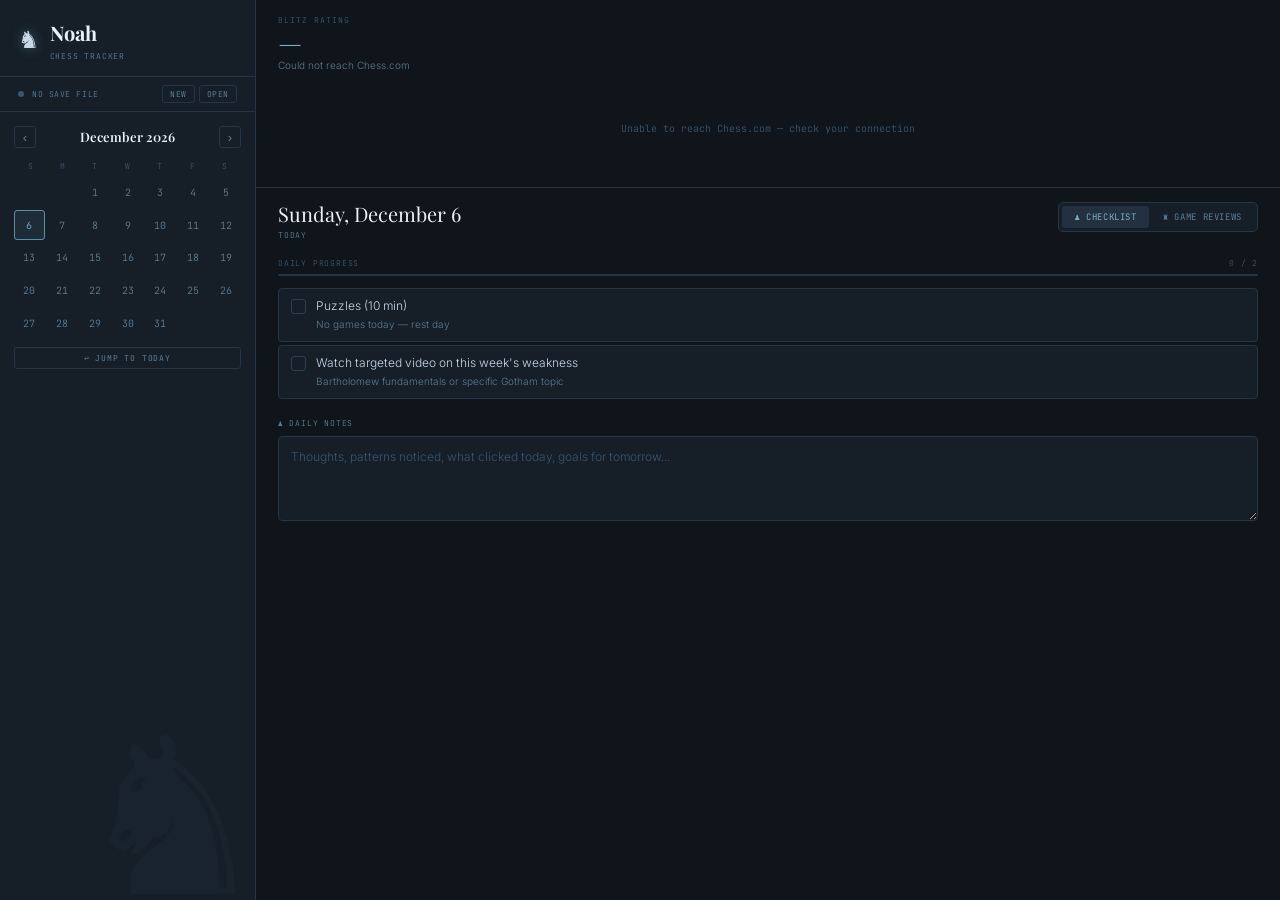
==== index.html @ 42717f8f "Refactor to multi-file ES module architecture with Chess.com live ratings - Split 980-line monolith " ====
<!DOCTYPE html>
<html lang="en">
<head>
<meta charset="UTF-8">
<meta name="viewport" content="width=device-width, initial-scale=1.0">
<title>♞ Noah's Chess Trainer</title>
<link href="https://fonts.googleapis.com/css2?family=Playfair+Display:wght@400;600;700&family=Inter:wght@300;400;500&family=JetBrains+Mono:wght@300;400&display=swap" rel="stylesheet">
<link rel="stylesheet" href="css/styles.css">
</head>
<body>
<div id="app">

  <!-- SIDEBAR -->
  <aside id="sidebar">
    <div class="app-logo">
      <span class="knight-icon">♞</span>
      <div>
        <div class="app-name">Noah</div>
        <div class="app-sub">Chess Tracker</div>
      </div>
    </div>
    <div id="file-bar">
      <div class="file-dot disconnected" id="file-dot"></div>
      <span id="file-label">No save file</span>
      <div id="file-actions">
        <button id="file-new-btn">New</button>
        <button id="file-open-btn">Open</button>
        <button id="file-reconnect-btn" hidden>Reconnect</button>
      </div>
    </div>

    <div id="calendar-widget">
      <div class="cal-nav">
        <button class="cal-nav-btn" id="prev-month">‹</button>
        <span class="cal-title" id="cal-title"></span>
        <button class="cal-nav-btn" id="next-month">›</button>
      </div>
      <div class="cal-weekdays">
        <div class="cal-weekday">S</div><div class="cal-weekday">M</div>
        <div class="cal-weekday">T</div><div class="cal-weekday">W</div>
        <div class="cal-weekday">T</div><div class="cal-weekday">F</div>
        <div class="cal-weekday">S</div>
      </div>
      <div class="cal-grid" id="cal-grid"></div>
      <button class="today-btn" id="today-btn">↩ Jump to Today</button>
    </div>
  </aside>

  <!-- MAIN -->
  <main id="main-content">

    <!-- GRAPH -->
    <div id="graph-panel">
      <div class="graph-top">
        <div>
          <div class="graph-label">Blitz Rating</div>
          <div class="graph-current-rating" id="graph-current-rating">…</div>
          <div class="graph-current-sub" id="graph-current-sub">Fetching from Chess.com</div>
        </div>
      </div>

      <div id="graph-container">
        <svg id="rating-graph" xmlns="http://www.w3.org/2000/svg">
          <defs>
            <linearGradient id="areaGrad" x1="0" y1="0" x2="0" y2="1">
              <stop offset="0%" stop-color="#5b8fa8" stop-opacity="0.28"/>
              <stop offset="100%" stop-color="#5b8fa8" stop-opacity="0.0"/>
            </linearGradient>
          </defs>
        </svg>
      </div>
    </div>

    <!-- WORKSPACE -->
    <div id="workspace">
      <div class="workspace-header">
        <div>
          <div class="selected-day-label" id="selected-day-label"></div>
          <div class="selected-day-sub" id="selected-day-sub"></div>
        </div>
        <div class="tab-bar">
          <button class="tab-btn active" data-tab="checklist">♟ Checklist</button>
          <button class="tab-btn" data-tab="reviews">♜ Game Reviews</button>
        </div>
      </div>

      <!-- CHECKLIST TAB -->
      <div id="tab-checklist" class="tab-content active">
        <div class="completion-row">
          <span>Daily Progress</span>
          <span id="completion-count">0 / 0</span>
        </div>
        <div class="completion-bar">
          <div class="completion-fill" id="completion-fill" style="width:0%"></div>
        </div>
        <div id="task-list"></div>
        <div>
          <div class="notes-label">♟ Daily Notes</div>
          <textarea class="notes-textarea" id="daily-notes" placeholder="Thoughts, patterns noticed, what clicked today, goals for tomorrow..."></textarea>
        </div>
      </div>

      <!-- REVIEWS TAB -->
      <div id="tab-reviews" class="tab-content">
        <div class="reviews-top">
          <div class="reviews-count" id="reviews-count">0 Reviews</div>
          <button class="add-review-btn" id="add-review-btn">+ Add Game Review</button>
        </div>
        <div id="reviews-list"></div>
      </div>
    </div>

  </main>
</div>

<script type="module" src="js/app.js"></script>
</body>
</html>
---- css/styles.css ----
:root {
  --bg: #0f151a;
  --surface: #161f28;
  --surface2: #1c2838;
  --surface3: #223040;
  --border: #253545;
  --border2: #2e4055;
  --accent: #5b8fa8;
  --accent-light: #7aafc8;
  --accent-dim: rgba(91,143,168,0.12);
  --text: #c8d8e8;
  --text-muted: #5f7d95;
  --text-dim: #3a5570;
  --white: #e8f0f8;
  --complete: #3a6b50;
  --serif: 'Playfair Display', Georgia, serif;
  --sans: 'Inter', system-ui, sans-serif;
  --mono: 'JetBrains Mono', monospace;
}

* { margin: 0; padding: 0; box-sizing: border-box; }

body {
  font-family: var(--sans);
  background: var(--bg);
  color: var(--text);
  font-weight: 300;
  height: 100vh;
  overflow: hidden;
  font-size: 13px;
  line-height: 1.5;
}

/* ── LAYOUT ── */
#app { display: grid; grid-template-columns: 256px 1fr; height: 100vh; overflow: hidden; }

/* ── SIDEBAR ── */
#sidebar {
  display: flex; flex-direction: column;
  background: var(--surface);
  border-right: 1px solid var(--border);
  overflow-y: auto; overflow-x: hidden;
  position: relative;
  flex-shrink: 0;
}

/* Subtle knight watermark */
#sidebar::after {
  content: '♞';
  position: absolute;
  bottom: -24px; right: -16px;
  font-size: 220px;
  color: rgba(91,143,168,0.045);
  pointer-events: none;
  line-height: 1;
  user-select: none;
}

.app-logo {
  padding: 18px 18px 14px;
  display: flex; align-items: center; gap: 10px;
  border-bottom: 1px solid var(--border);
  flex-shrink: 0; position: relative; z-index: 1;
}

.knight-icon { font-size: 24px; line-height: 1; filter: drop-shadow(0 0 6px rgba(91,143,168,0.5)); }
.app-name { font-family: var(--serif); font-size: 20px; font-weight: 700; color: var(--white); letter-spacing: 0.01em; }
.app-sub { font-family: var(--mono); font-size: 8px; color: var(--text-muted); text-transform: uppercase; letter-spacing: 0.1em; margin-top: 2px; }

/* File bar */
#file-bar {
  display: flex; align-items: center; gap: 8px;
  padding: 8px 18px;
  border-bottom: 1px solid var(--border);
  position: relative; z-index: 1;
  flex-shrink: 0;
}

.file-dot {
  width: 6px; height: 6px; border-radius: 50%; flex-shrink: 0;
  background: var(--text-dim);
}
.file-dot.connected { background: #3a8a5a; }
.file-dot.needs-permission { background: #8a7a30; }
.file-dot.disconnected { background: var(--text-dim); }
.file-dot.error { background: #8a3a3a; }

#file-label {
  font-family: var(--mono); font-size: 8px; color: var(--text-muted);
  text-transform: uppercase; letter-spacing: 0.07em;
  flex: 1; overflow: hidden; white-space: nowrap; text-overflow: ellipsis;
}

#file-actions { display: flex; gap: 4px; flex-shrink: 0; }

#file-actions button {
  background: none; border: 1px solid var(--border); color: var(--text-muted);
  font-family: var(--mono); font-size: 8px; text-transform: uppercase;
  letter-spacing: 0.07em; padding: 3px 7px; border-radius: 3px;
  cursor: pointer; transition: all 0.15s;
}
#file-actions button:hover { border-color: var(--accent); color: var(--accent-light); }

/* Calendar */
#calendar-widget { padding: 14px 14px 10px; position: relative; z-index: 1; }

.cal-nav { display: flex; align-items: center; justify-content: space-between; margin-bottom: 10px; }
.cal-title { font-family: var(--serif); font-size: 13px; color: var(--white); font-weight: 600; }

.cal-nav-btn {
  background: none; border: 1px solid var(--border); color: var(--text-muted);
  width: 22px; height: 22px; border-radius: 3px; cursor: pointer; font-size: 13px;
  display: flex; align-items: center; justify-content: center; transition: all 0.15s;
}
.cal-nav-btn:hover { border-color: var(--accent); color: var(--accent-light); }

.cal-weekdays { display: grid; grid-template-columns: repeat(7, 1fr); margin-bottom: 3px; }
.cal-weekday { text-align: center; font-family: var(--mono); font-size: 8px; color: var(--text-dim); text-transform: uppercase; letter-spacing: 0.04em; padding: 2px 0; }

.cal-grid { display: grid; grid-template-columns: repeat(7, 1fr); gap: 2px; }

.cal-day {
  aspect-ratio: 1; border-radius: 3px; display: flex; align-items: center; justify-content: center;
  font-size: 10px; cursor: pointer; transition: all 0.12s; border: 1px solid transparent;
  font-family: var(--mono); color: var(--text-muted); position: relative;
}
.cal-day:hover { border-color: var(--border2); color: var(--text); }
.cal-day.empty { cursor: default; pointer-events: none; }
.cal-day.today { border-color: var(--accent); color: var(--accent-light); }
.cal-day.selected { background: var(--accent-dim); border-color: var(--accent); color: var(--accent-light); }
.cal-day.complete { background: var(--complete); color: #b8e8cc; border-color: transparent; }
.cal-day.complete.selected { box-shadow: 0 0 0 2px var(--accent-light); }
.cal-day.has-data::after {
  content: ''; position: absolute; bottom: 2px; left: 50%; transform: translateX(-50%);
  width: 3px; height: 3px; border-radius: 50%; background: var(--text-dim);
}
.cal-day.complete::after { display: none; }

.today-btn {
  width: 100%; margin-top: 8px; background: none; border: 1px solid var(--border);
  color: var(--text-muted); font-family: var(--mono); font-size: 8px; text-transform: uppercase;
  letter-spacing: 0.1em; padding: 5px; border-radius: 3px; cursor: pointer; transition: all 0.15s;
}
.today-btn:hover { border-color: var(--accent); color: var(--accent-light); }

/* ── MAIN ── */
#main-content { display: grid; grid-template-rows: auto 1fr; overflow: hidden; min-width: 0; }

/* ── GRAPH PANEL ── */
#graph-panel { border-bottom: 1px solid var(--border); padding: 14px 22px 10px; background: var(--bg); flex-shrink: 0; }

.graph-top { display: flex; align-items: flex-start; justify-content: space-between; margin-bottom: 8px; }

.graph-label { font-family: var(--mono); font-size: 8px; text-transform: uppercase; letter-spacing: 0.12em; color: var(--text-dim); margin-bottom: 2px; }
.graph-current-rating { font-family: var(--serif); font-size: 28px; color: var(--accent-light); line-height: 1; }
.graph-current-sub { font-size: 10px; color: var(--text-muted); margin-top: 2px; }


#graph-container { position: relative; height: 96px; }
#rating-graph { width: 100%; height: 100%; display: block; }

/* ── WORKSPACE ── */
#workspace { overflow-y: auto; display: flex; flex-direction: column; min-height: 0; }

.workspace-header {
  padding: 14px 22px 0;
  display: flex; align-items: flex-start; justify-content: space-between;
  flex-shrink: 0; gap: 12px;
}

.selected-day-label { font-family: var(--serif); font-size: 20px; color: var(--white); line-height: 1.2; }
.selected-day-sub { font-family: var(--mono); font-size: 8px; color: var(--text-muted); text-transform: uppercase; letter-spacing: 0.1em; margin-top: 3px; }

.tab-bar {
  display: flex; gap: 2px; background: var(--surface); padding: 3px;
  border-radius: 5px; border: 1px solid var(--border); flex-shrink: 0;
}
.tab-btn {
  background: none; border: none; color: var(--text-muted); font-family: var(--mono);
  font-size: 9px; text-transform: uppercase; letter-spacing: 0.07em; padding: 5px 12px;
  border-radius: 3px; cursor: pointer; transition: all 0.15s; white-space: nowrap;
}
.tab-btn.active { background: var(--surface3); color: var(--accent-light); }

.tab-content { display: none; padding: 16px 22px 24px; flex: 1; }
.tab-content.active { display: block; }

/* ── CHECKLIST ── */
.completion-row {
  display: flex; justify-content: space-between; align-items: center;
  font-family: var(--mono); font-size: 8px; color: var(--text-dim);
  text-transform: uppercase; letter-spacing: 0.1em; margin-bottom: 5px;
}
.completion-bar { height: 2px; background: var(--border); border-radius: 1px; margin-bottom: 12px; overflow: hidden; }
.completion-fill { height: 100%; background: var(--complete); border-radius: 1px; transition: width 0.3s ease; }

#task-list { display: flex; flex-direction: column; gap: 3px; margin-bottom: 18px; }

.task-item {
  display: flex; align-items: flex-start; gap: 10px; padding: 9px 12px;
  background: var(--surface); border: 1px solid var(--border); border-radius: 4px;
  cursor: pointer; transition: all 0.12s; user-select: none;
}
.task-item:hover { border-color: var(--border2); }
.task-item.done { opacity: 0.45; }
.task-item.done .task-text { text-decoration: line-through; color: var(--text-muted); }

.task-checkbox {
  width: 15px; height: 15px; border: 1.5px solid var(--border2); border-radius: 3px;
  flex-shrink: 0; margin-top: 1px; display: flex; align-items: center; justify-content: center; transition: all 0.12s;
}
.task-item.done .task-checkbox { background: var(--complete); border-color: var(--complete); }
.task-checkbox::after {
  content: ''; width: 4px; height: 7px; border-right: 1.5px solid white; border-bottom: 1.5px solid white;
  transform: rotate(45deg) translate(-1px, -1px); opacity: 0; transition: opacity 0.12s;
}
.task-item.done .task-checkbox::after { opacity: 1; }

.task-text { font-size: 12px; color: var(--text); line-height: 1.4; }
.task-note { font-size: 10px; color: var(--text-muted); margin-top: 2px; }

.notes-label { font-family: var(--mono); font-size: 8px; text-transform: uppercase; letter-spacing: 0.1em; color: var(--text-muted); margin-bottom: 7px; }
.notes-textarea {
  width: 100%; min-height: 85px; background: var(--surface); border: 1px solid var(--border);
  color: var(--text); font-family: var(--sans); font-size: 12px; font-weight: 300; line-height: 1.65;
  padding: 10px 12px; border-radius: 4px; resize: vertical; outline: none; transition: border-color 0.15s;
}
.notes-textarea:focus { border-color: var(--accent); }
.notes-textarea::placeholder { color: var(--text-dim); }

/* ── REVIEWS ── */
.reviews-top { display: flex; justify-content: space-between; align-items: center; margin-bottom: 14px; }
.reviews-count { font-family: var(--mono); font-size: 9px; color: var(--text-muted); text-transform: uppercase; letter-spacing: 0.1em; }

.add-review-btn {
  background: var(--accent-dim); border: 1px solid var(--accent); color: var(--accent-light);
  font-family: var(--mono); font-size: 9px; text-transform: uppercase; letter-spacing: 0.07em;
  padding: 5px 12px; border-radius: 3px; cursor: pointer; transition: all 0.15s;
}
.add-review-btn:hover { background: rgba(91,143,168,0.2); }

.review-card { background: var(--surface); border: 1px solid var(--border); border-radius: 5px; margin-bottom: 10px; overflow: hidden; }

.review-card-header {
  display: flex; align-items: center; gap: 8px; padding: 10px 12px;
  cursor: pointer; border-bottom: 1px solid var(--border); user-select: none;
}

.review-num { font-family: var(--mono); font-size: 8px; color: var(--text-dim); text-transform: uppercase; letter-spacing: 0.1em; flex-shrink: 0; }
.result-badge { font-family: var(--mono); font-size: 9px; padding: 2px 7px; border-radius: 2px; flex-shrink: 0; }
.result-W { background: rgba(58,107,80,0.22); color: #7ac898; }
.result-L { background: rgba(122,58,58,0.22); color: #c07070; }
.result-D { background: var(--accent-dim); color: var(--accent-light); }
.result-none { background: var(--border); color: var(--text-muted); }

.review-meta { font-size: 10px; color: var(--text-muted); flex: 1; overflow: hidden; white-space: nowrap; text-overflow: ellipsis; }
.review-collapse-btn { background: none; border: none; color: var(--text-dim); font-size: 11px; cursor: pointer; padding: 2px 4px; transition: color 0.15s; flex-shrink: 0; }
.review-collapse-btn:hover { color: var(--text); }
.delete-review-btn { background: none; border: none; color: var(--text-dim); font-size: 10px; cursor: pointer; padding: 2px 4px; transition: color 0.15s; font-family: var(--mono); flex-shrink: 0; }
.delete-review-btn:hover { color: #c07070; }

.review-body { padding: 12px 14px; }
.review-body.collapsed { display: none; }

.review-stats-row { display: grid; grid-template-columns: 1fr 1fr 1fr; gap: 10px; margin-bottom: 10px; }
.review-field { display: flex; flex-direction: column; gap: 5px; }
.review-field-full { margin-bottom: 10px; }
.review-field-label { font-family: var(--mono); font-size: 8px; text-transform: uppercase; letter-spacing: 0.1em; color: var(--text-muted); }

.result-selector { display: flex; gap: 3px; }
.result-btn {
  flex: 1; padding: 4px; border: 1px solid var(--border); background: none; color: var(--text-muted);
  font-family: var(--mono); font-size: 10px; border-radius: 3px; cursor: pointer; transition: all 0.12s; text-align: center;
}
.result-btn:hover { border-color: var(--border2); color: var(--text); }
.result-btn.sel-W { background: rgba(58,107,80,0.2); border-color: #3a6b50; color: #7ac898; }
.result-btn.sel-L { background: rgba(122,58,58,0.2); border-color: #7a3a3a; color: #c07070; }
.result-btn.sel-D { background: var(--accent-dim); border-color: var(--accent); color: var(--accent-light); }

.review-input {
  background: var(--surface2); border: 1px solid var(--border); color: var(--white);
  font-family: var(--mono); font-size: 12px; padding: 5px 8px; border-radius: 3px;
  outline: none; width: 100%; transition: border-color 0.15s;
}
.review-input:focus { border-color: var(--accent); }
.review-input::placeholder { color: var(--text-dim); }

.review-textarea {
  width: 100%; background: var(--surface2); border: 1px solid var(--border); color: var(--text);
  font-family: var(--sans); font-size: 12px; font-weight: 300; line-height: 1.6; padding: 8px 10px;
  border-radius: 3px; resize: vertical; outline: none; min-height: 65px; transition: border-color 0.15s;
}
.review-textarea:focus { border-color: var(--accent); }
.review-textarea::placeholder { color: var(--text-dim); }
.pgn-textarea { font-family: var(--mono); font-size: 10px; min-height: 72px; }

.no-reviews { text-align: center; padding: 36px; font-family: var(--mono); font-size: 9px; color: var(--text-dim); text-transform: uppercase; letter-spacing: 0.1em; line-height: 2; }

/* ── SCROLLBAR ── */
::-webkit-scrollbar { width: 4px; }
::-webkit-scrollbar-track { background: transparent; }
::-webkit-scrollbar-thumb { background: var(--border2); border-radius: 2px; }
::-webkit-scrollbar-thumb:hover { background: var(--accent); }
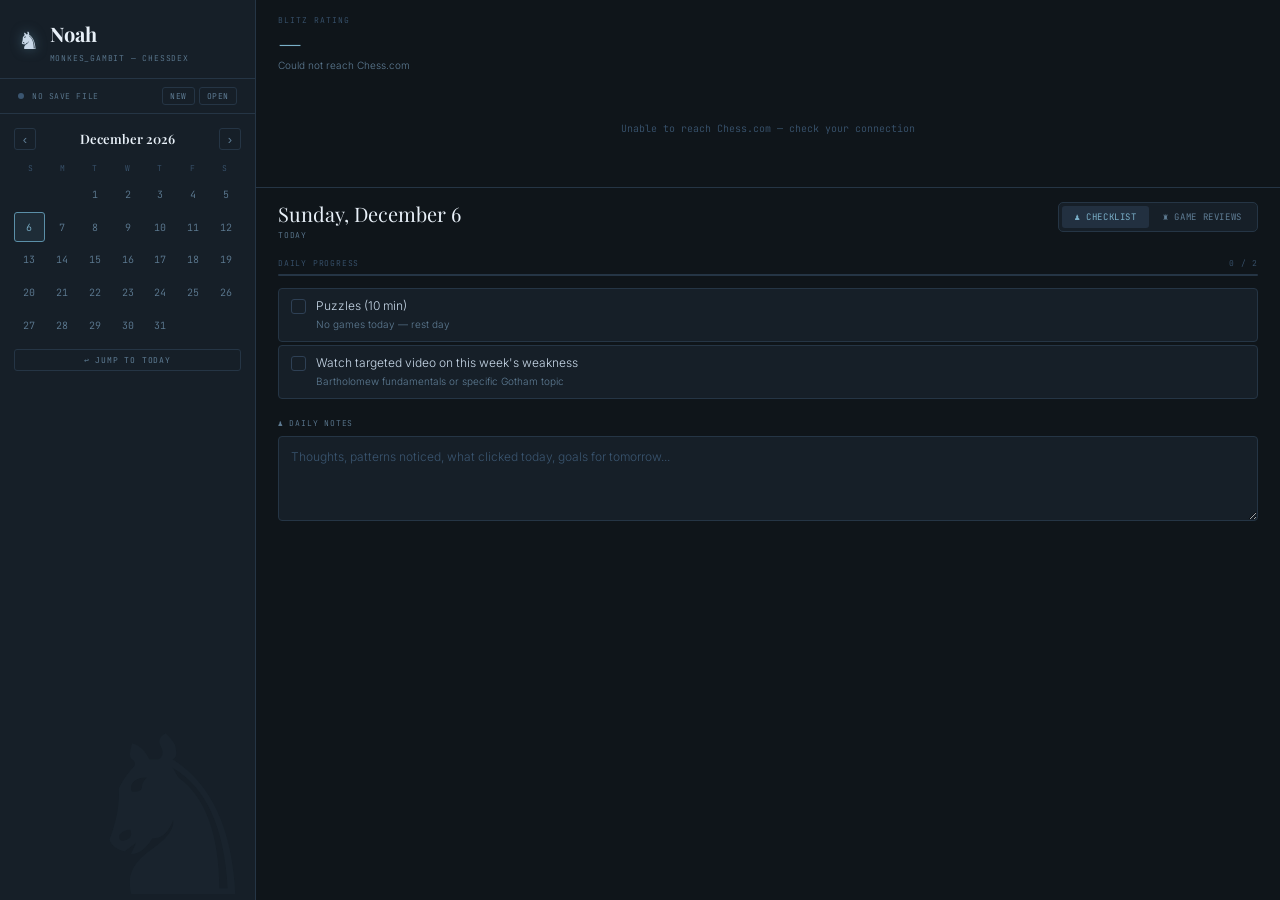
==== commit 6aca573b: "Add editable name and Chess.com username in sidebar logo Clicking the name or username in the app-lo" ====
--- a/index.html
+++ b/index.html
@@ -15,8 +15,10 @@
     <div class="app-logo">
       <span class="knight-icon">♞</span>
       <div>
-        <div class="app-name">Noah</div>
-        <div class="app-sub">Chess Tracker</div>
+        <div class="app-name" id="app-name" contenteditable="true" spellcheck="false"></div>
+        <div class="app-sub">
+          <span id="chess-username" contenteditable="true" spellcheck="false"></span><span class="chessdex-label"> — Chessdex</span>
+        </div>
       </div>
     </div>
     <div id="file-bar">
--- a/css/styles.css
+++ b/css/styles.css
@@ -66,6 +66,24 @@
 .knight-icon { font-size: 24px; line-height: 1; filter: drop-shadow(0 0 6px rgba(91,143,168,0.5)); }
 .app-name { font-family: var(--serif); font-size: 20px; font-weight: 700; color: var(--white); letter-spacing: 0.01em; }
 .app-sub { font-family: var(--mono); font-size: 8px; color: var(--text-muted); text-transform: uppercase; letter-spacing: 0.1em; margin-top: 2px; }
+.chessdex-label { pointer-events: none; user-select: none; }
+
+/* Editable logo fields */
+#app-name[contenteditable],
+#chess-username[contenteditable] {
+  outline: none;
+  border-radius: 2px;
+  padding: 1px 3px;
+  margin: 0 -3px;
+  cursor: text;
+  transition: background 0.15s;
+  white-space: nowrap;
+  overflow: hidden;
+}
+#app-name[contenteditable]:hover,
+#chess-username[contenteditable]:hover { background: var(--surface2); }
+#app-name[contenteditable]:focus,
+#chess-username[contenteditable]:focus { background: var(--surface3); }
 
 /* File bar */
 #file-bar {
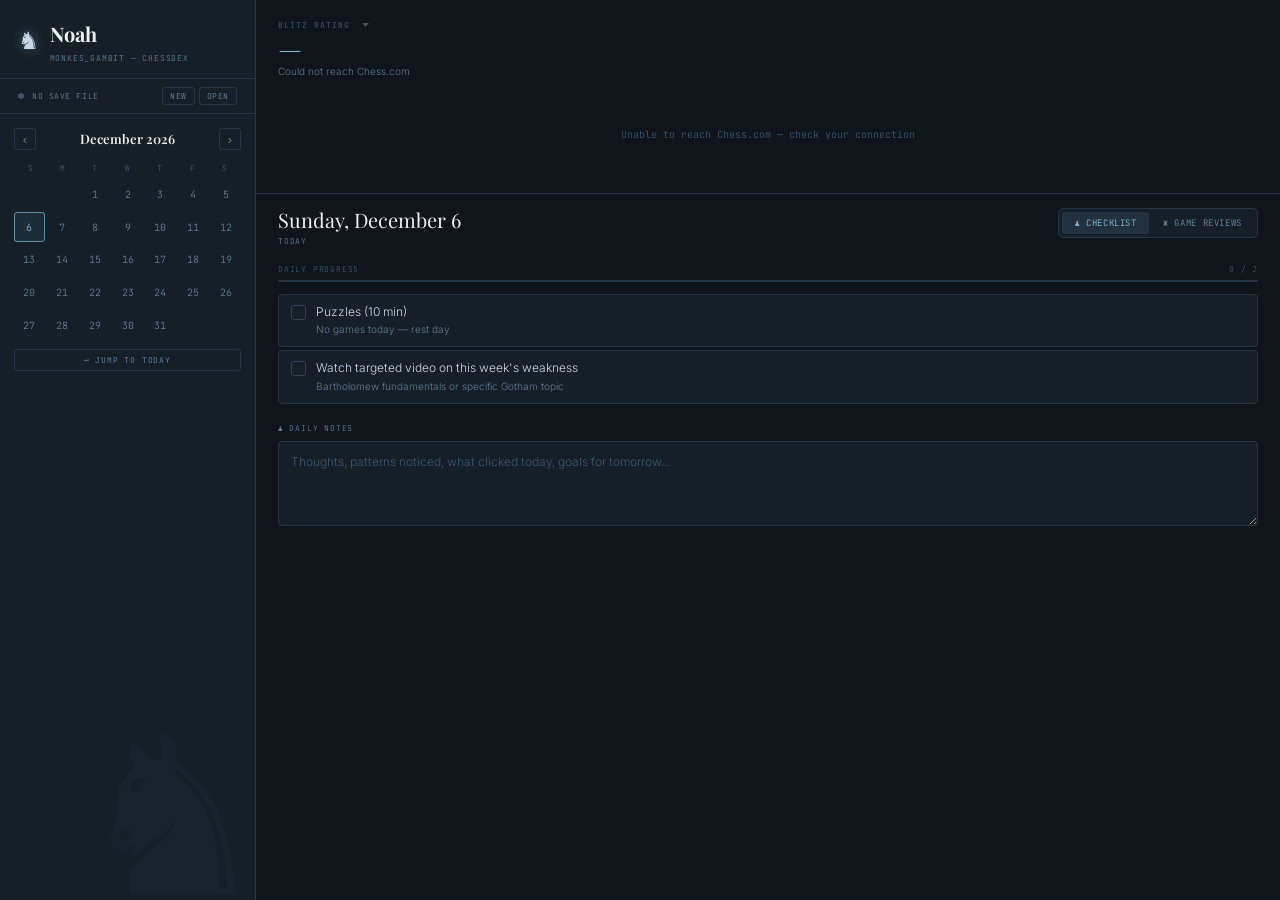
==== commit d5d35bbd: "Add Blitz / Bullet / Rapid dropdown to rating graph Replace the static "BLITZ RATING" label with a <" ====
--- a/index.html
+++ b/index.html
@@ -55,7 +55,11 @@
     <div id="graph-panel">
       <div class="graph-top">
         <div>
-          <div class="graph-label">Blitz Rating</div>
+          <select id="rating-mode" class="rating-mode-select">
+            <option value="blitz">Blitz Rating</option>
+            <option value="bullet">Bullet Rating</option>
+            <option value="rapid">Rapid Rating</option>
+          </select>
           <div class="graph-current-rating" id="graph-current-rating">…</div>
           <div class="graph-current-sub" id="graph-current-sub">Fetching from Chess.com</div>
         </div>
--- a/css/styles.css
+++ b/css/styles.css
@@ -170,6 +170,36 @@
 .graph-top { display: flex; align-items: flex-start; justify-content: space-between; margin-bottom: 8px; }
 
 .graph-label { font-family: var(--mono); font-size: 8px; text-transform: uppercase; letter-spacing: 0.12em; color: var(--text-dim); margin-bottom: 2px; }
+
+.rating-mode-select {
+  appearance: none; -webkit-appearance: none;
+  background: transparent;
+  border: none;
+  color: var(--text-dim);
+  font-family: var(--mono);
+  font-size: 8px;
+  text-transform: uppercase;
+  letter-spacing: 0.12em;
+  cursor: pointer;
+  padding: 0 13px 0 0;
+  margin-bottom: 2px;
+  outline: none;
+  /* Chevron drawn with an inline SVG */
+  background-image: url("data:image/svg+xml,%3Csvg xmlns='http://www.w3.org/2000/svg' viewBox='0 0 10 6'%3E%3Cpath d='M0 0l5 6 5-6z' fill='%233a5570'/%3E%3C/svg%3E");
+  background-repeat: no-repeat;
+  background-position: right 0 center;
+  background-size: 7px 4px;
+  transition: color 0.15s;
+}
+.rating-mode-select:hover { color: var(--text-muted); }
+.rating-mode-select:focus { color: var(--accent-light); }
+.rating-mode-select option {
+  background: var(--surface2);
+  color: var(--white);
+  font-family: var(--mono);
+  letter-spacing: 0.05em;
+  font-size: 11px;
+}
 .graph-current-rating { font-family: var(--serif); font-size: 28px; color: var(--accent-light); line-height: 1; }
 .graph-current-sub { font-size: 10px; color: var(--text-muted); margin-top: 2px; }
 
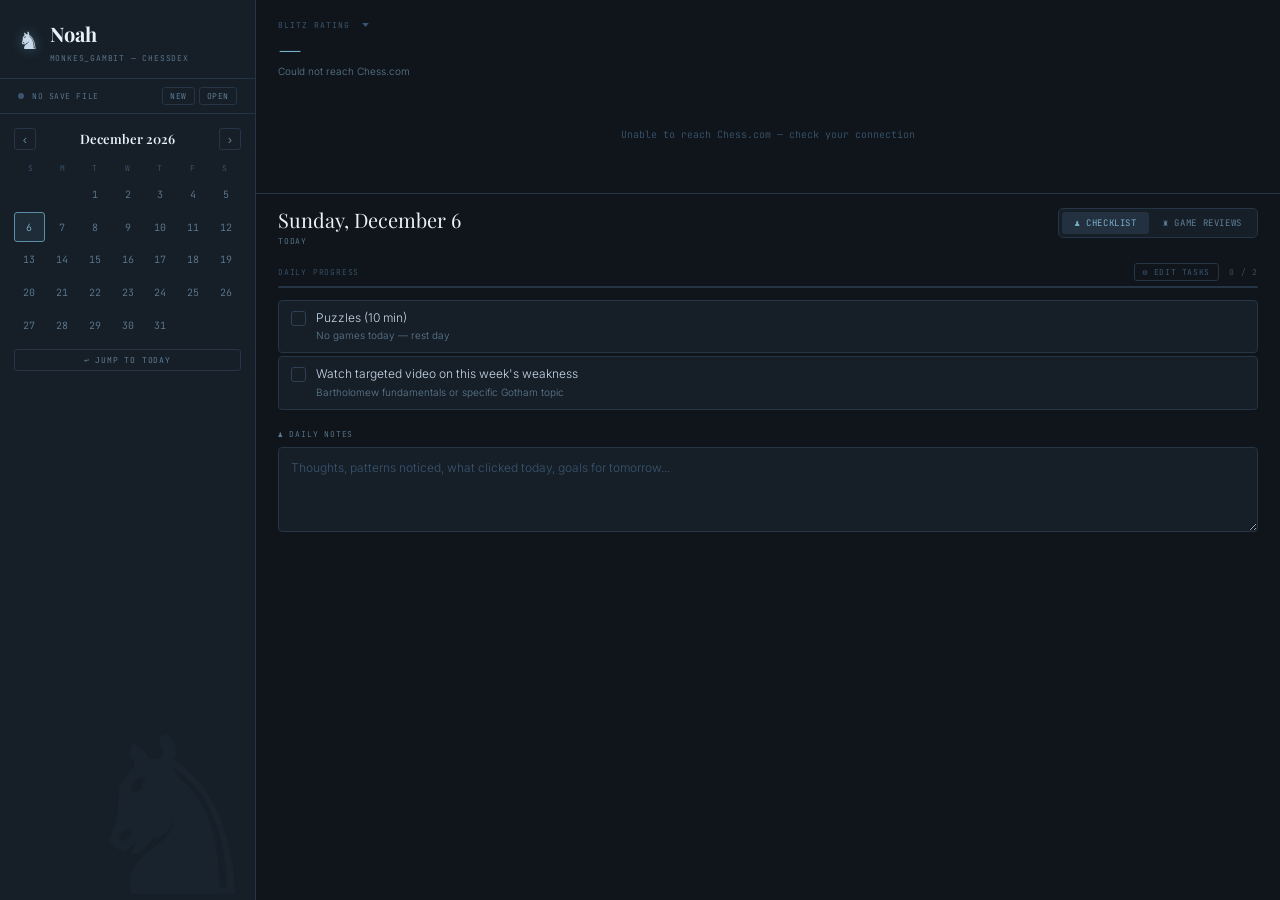
==== commit aab7cf95: "Replace static task list with user-editable task manager Tasks are now stored in localStorage (chess" ====
--- a/index.html
+++ b/index.html
@@ -92,18 +92,29 @@
 
       <!-- CHECKLIST TAB -->
       <div id="tab-checklist" class="tab-content active">
-        <div class="completion-row">
-          <span>Daily Progress</span>
-          <span id="completion-count">0 / 0</span>
+
+        <!-- Normal checklist view -->
+        <div id="checklist-view">
+          <div class="completion-row">
+            <span>Daily Progress</span>
+            <div style="display:flex;align-items:center;gap:10px">
+              <button class="edit-tasks-btn" id="edit-tasks-btn">⚙ Edit Tasks</button>
+              <span id="completion-count">0 / 0</span>
+            </div>
+          </div>
+          <div class="completion-bar">
+            <div class="completion-fill" id="completion-fill" style="width:0%"></div>
+          </div>
+          <div id="task-list"></div>
+          <div>
+            <div class="notes-label">♟ Daily Notes</div>
+            <textarea class="notes-textarea" id="daily-notes" placeholder="Thoughts, patterns noticed, what clicked today, goals for tomorrow..."></textarea>
+          </div>
         </div>
-        <div class="completion-bar">
-          <div class="completion-fill" id="completion-fill" style="width:0%"></div>
-        </div>
-        <div id="task-list"></div>
-        <div>
-          <div class="notes-label">♟ Daily Notes</div>
-          <textarea class="notes-textarea" id="daily-notes" placeholder="Thoughts, patterns noticed, what clicked today, goals for tomorrow..."></textarea>
-        </div>
+
+        <!-- Task manager (shown when editing tasks) -->
+        <div id="task-manager" hidden></div>
+
       </div>
 
       <!-- REVIEWS TAB -->
--- a/css/styles.css
+++ b/css/styles.css
@@ -344,6 +344,104 @@
 
 .no-reviews { text-align: center; padding: 36px; font-family: var(--mono); font-size: 9px; color: var(--text-dim); text-transform: uppercase; letter-spacing: 0.1em; line-height: 2; }
 
+/* ── TASK MANAGER ── */
+.edit-tasks-btn {
+  background: none; border: 1px solid var(--border); color: var(--text-dim);
+  font-family: var(--mono); font-size: 8px; text-transform: uppercase; letter-spacing: 0.08em;
+  padding: 3px 8px; border-radius: 3px; cursor: pointer; transition: all 0.15s; white-space: nowrap;
+}
+.edit-tasks-btn:hover { border-color: var(--accent); color: var(--accent-light); }
+
+#task-manager { display: flex; flex-direction: column; gap: 0; height: 100%; }
+
+.tm-header {
+  display: flex; align-items: center; justify-content: space-between;
+  padding: 0 0 12px; margin-bottom: 4px;
+  border-bottom: 1px solid var(--border);
+}
+.tm-title { font-family: var(--mono); font-size: 9px; text-transform: uppercase; letter-spacing: 0.12em; color: var(--text-muted); }
+.tm-done-btn {
+  background: none; border: 1px solid var(--border); color: var(--text-muted);
+  font-family: var(--mono); font-size: 8px; text-transform: uppercase; letter-spacing: 0.08em;
+  padding: 4px 10px; border-radius: 3px; cursor: pointer; transition: all 0.15s;
+}
+.tm-done-btn:hover { border-color: var(--accent); color: var(--accent-light); }
+
+/* Task rows in the manager */
+.tm-task-list { display: flex; flex-direction: column; gap: 3px; overflow-y: auto; flex: 1; padding-bottom: 4px; }
+.tm-task-row {
+  display: flex; align-items: center; gap: 8px; padding: 8px 10px;
+  background: var(--surface); border: 1px solid var(--border); border-radius: 4px;
+}
+.tm-row-days { display: flex; gap: 2px; flex-shrink: 0; }
+.tm-day-badge {
+  font-family: var(--mono); font-size: 7px; text-transform: uppercase; letter-spacing: 0.04em;
+  padding: 2px 4px; border-radius: 2px;
+  background: var(--surface2); color: var(--text-dim); border: 1px solid var(--border);
+}
+.tm-day-badge.active { background: var(--accent-dim); color: var(--accent-light); border-color: var(--accent); }
+.tm-row-text { flex: 1; min-width: 0; }
+.tm-row-title { font-size: 12px; color: var(--text); white-space: nowrap; overflow: hidden; text-overflow: ellipsis; }
+.tm-row-note  { font-size: 10px; color: var(--text-muted); margin-top: 1px; white-space: nowrap; overflow: hidden; text-overflow: ellipsis; }
+.tm-row-actions { display: flex; gap: 4px; flex-shrink: 0; }
+.tm-edit-btn, .tm-delete-btn {
+  background: none; border: 1px solid var(--border); color: var(--text-dim);
+  font-size: 10px; width: 22px; height: 22px; border-radius: 3px; cursor: pointer;
+  display: flex; align-items: center; justify-content: center; transition: all 0.15s;
+}
+.tm-edit-btn:hover   { border-color: var(--accent); color: var(--accent-light); }
+.tm-delete-btn:hover { border-color: #7a3a3a; color: #c07070; }
+
+.tm-empty {
+  font-family: var(--mono); font-size: 9px; color: var(--text-dim);
+  text-transform: uppercase; letter-spacing: 0.08em; padding: 16px 0;
+}
+
+.tm-add-btn {
+  margin-top: 10px; width: 100%;
+  background: var(--accent-dim); border: 1px solid var(--accent); color: var(--accent-light);
+  font-family: var(--mono); font-size: 9px; text-transform: uppercase; letter-spacing: 0.08em;
+  padding: 7px; border-radius: 3px; cursor: pointer; transition: all 0.15s; flex-shrink: 0;
+}
+.tm-add-btn:hover { background: rgba(91,143,168,0.2); }
+
+/* Add / Edit form */
+.tm-form {
+  background: var(--surface2); border: 1px solid var(--border2); border-radius: 4px;
+  padding: 12px 14px; margin-bottom: 10px; display: flex; flex-direction: column; gap: 10px;
+}
+.tm-form-field { display: flex; flex-direction: column; gap: 5px; }
+.tm-form-label { font-family: var(--mono); font-size: 8px; text-transform: uppercase; letter-spacing: 0.1em; color: var(--text-muted); }
+.tm-form-input {
+  background: var(--surface); border: 1px solid var(--border); color: var(--white);
+  font-family: var(--sans); font-size: 12px; padding: 6px 9px; border-radius: 3px;
+  outline: none; transition: border-color 0.15s; width: 100%;
+}
+.tm-form-input:focus { border-color: var(--accent); }
+.tm-form-input::placeholder { color: var(--text-dim); }
+
+.tm-day-toggles { display: flex; gap: 4px; flex-wrap: wrap; }
+.tm-day-btn {
+  font-family: var(--mono); font-size: 9px; text-transform: uppercase; letter-spacing: 0.06em;
+  padding: 4px 7px; border-radius: 3px; cursor: pointer; transition: all 0.12s;
+  background: var(--surface); border: 1px solid var(--border); color: var(--text-muted);
+}
+.tm-day-btn.on { background: var(--accent-dim); border-color: var(--accent); color: var(--accent-light); }
+
+.tm-form-actions { display: flex; justify-content: flex-end; gap: 8px; }
+.tm-cancel-btn {
+  background: none; border: 1px solid var(--border); color: var(--text-muted);
+  font-family: var(--mono); font-size: 9px; text-transform: uppercase; letter-spacing: 0.07em;
+  padding: 5px 12px; border-radius: 3px; cursor: pointer; transition: all 0.15s;
+}
+.tm-cancel-btn:hover { border-color: var(--border2); color: var(--text); }
+.tm-save-btn {
+  background: var(--accent-dim); border: 1px solid var(--accent); color: var(--accent-light);
+  font-family: var(--mono); font-size: 9px; text-transform: uppercase; letter-spacing: 0.07em;
+  padding: 5px 14px; border-radius: 3px; cursor: pointer; transition: all 0.15s;
+}
+.tm-save-btn:hover { background: rgba(91,143,168,0.2); }
+
 /* ── SCROLLBAR ── */
 ::-webkit-scrollbar { width: 4px; }
 ::-webkit-scrollbar-track { background: transparent; }
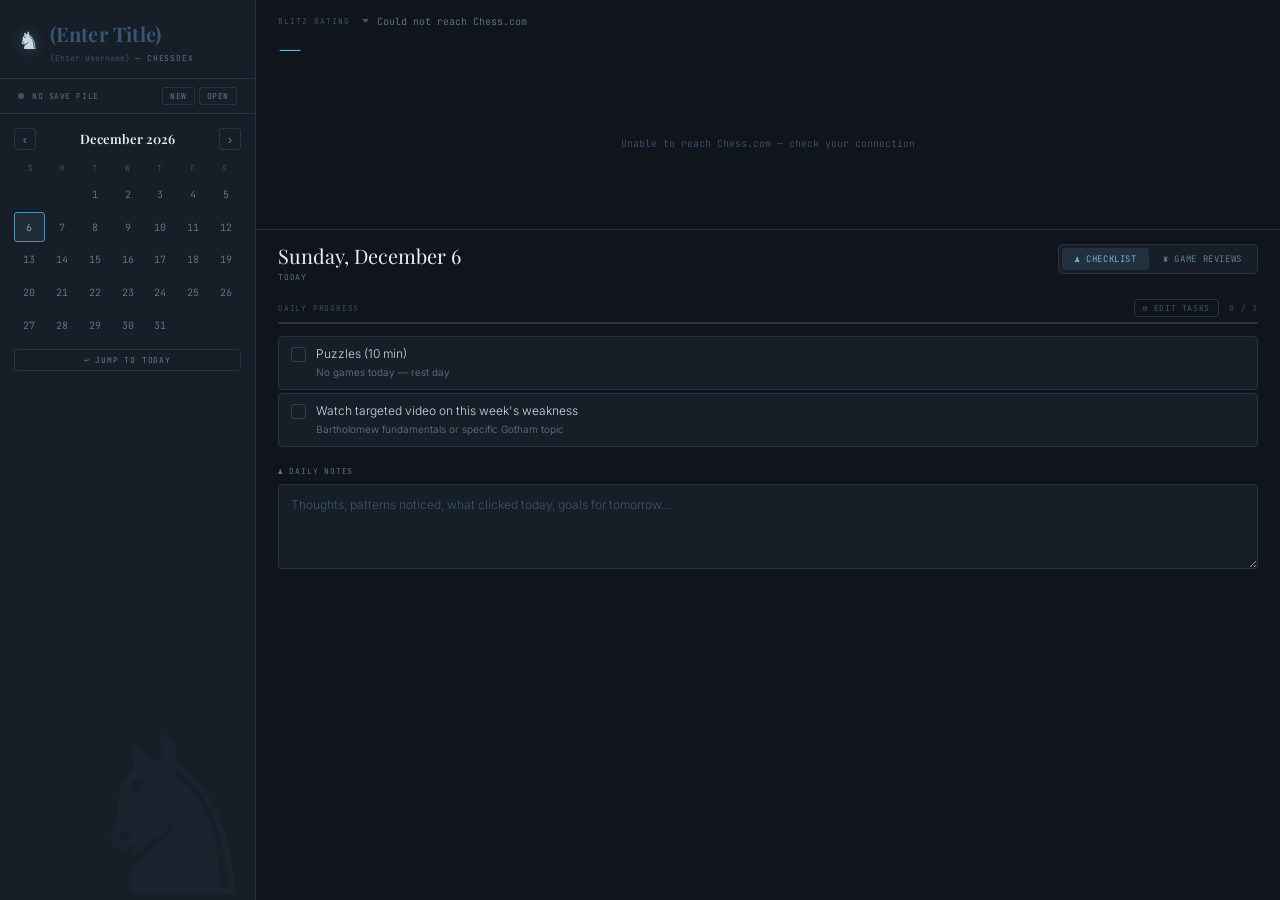
==== commit 4f7b8f2b: "Graph UI polish: taller graph, sub-text inline with dropdown - Move 'Live from Chess.com' status tex" ====
--- a/index.html
+++ b/index.html
@@ -55,13 +55,15 @@
     <div id="graph-panel">
       <div class="graph-top">
         <div>
-          <select id="rating-mode" class="rating-mode-select">
-            <option value="blitz">Blitz Rating</option>
-            <option value="bullet">Bullet Rating</option>
-            <option value="rapid">Rapid Rating</option>
-          </select>
+          <div class="graph-mode-row">
+            <select id="rating-mode" class="rating-mode-select">
+              <option value="blitz">Blitz Rating</option>
+              <option value="bullet">Bullet Rating</option>
+              <option value="rapid">Rapid Rating</option>
+            </select>
+            <span id="graph-current-sub" class="graph-current-sub">Fetching from Chess.com</span>
+          </div>
           <div class="graph-current-rating" id="graph-current-rating">…</div>
-          <div class="graph-current-sub" id="graph-current-sub">Fetching from Chess.com</div>
         </div>
       </div>
 
--- a/css/styles.css
+++ b/css/styles.css
@@ -84,6 +84,21 @@
 #chess-username[contenteditable]:hover { background: var(--surface2); }
 #app-name[contenteditable]:focus,
 #chess-username[contenteditable]:focus { background: var(--surface3); }
+
+/* Username must show real case so the user knows exactly what they typed */
+#chess-username { text-transform: none; letter-spacing: normal; }
+
+/* Placeholder text when fields are empty */
+#app-name[contenteditable]:empty::before {
+  content: '(Enter Title)';
+  color: var(--text-dim);
+  pointer-events: none;
+}
+#chess-username[contenteditable]:empty::before {
+  content: '(Enter Username)';
+  color: var(--text-dim);
+  pointer-events: none;
+}
 
 /* File bar */
 #file-bar {
@@ -200,11 +215,11 @@
   letter-spacing: 0.05em;
   font-size: 11px;
 }
+.graph-mode-row { display: flex; align-items: center; gap: 8px; margin-bottom: 4px; }
 .graph-current-rating { font-family: var(--serif); font-size: 28px; color: var(--accent-light); line-height: 1; }
-.graph-current-sub { font-size: 10px; color: var(--text-muted); margin-top: 2px; }
-
-
-#graph-container { position: relative; height: 96px; }
+.graph-current-sub { font-size: 10px; color: var(--text-muted); font-family: var(--mono); }
+
+#graph-container { position: relative; height: 150px; }
 #rating-graph { width: 100%; height: 100%; display: block; }
 
 /* ── WORKSPACE ── */
@@ -352,7 +367,7 @@
 }
 .edit-tasks-btn:hover { border-color: var(--accent); color: var(--accent-light); }
 
-#task-manager { display: flex; flex-direction: column; gap: 0; height: 100%; }
+#task-manager:not([hidden]) { display: flex; flex-direction: column; height: 100%; }
 
 .tm-header {
   display: flex; align-items: center; justify-content: space-between;
